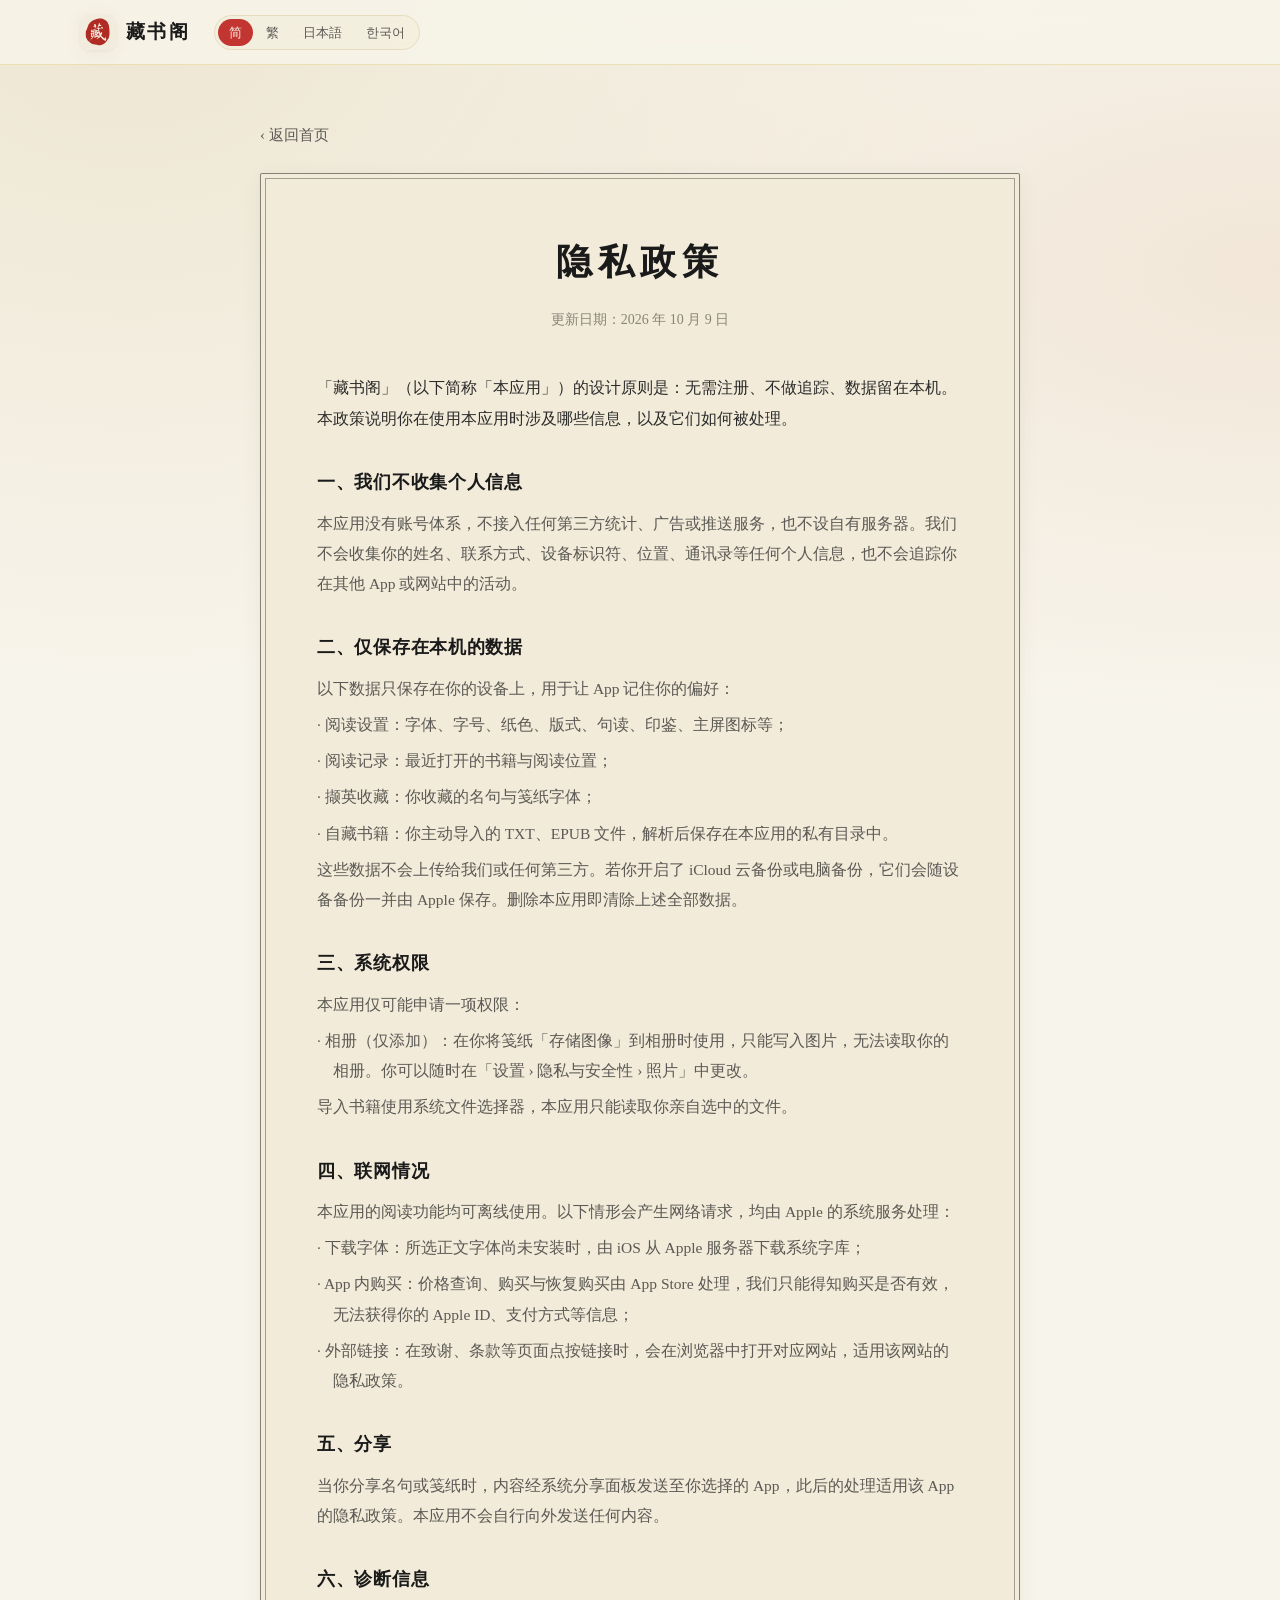
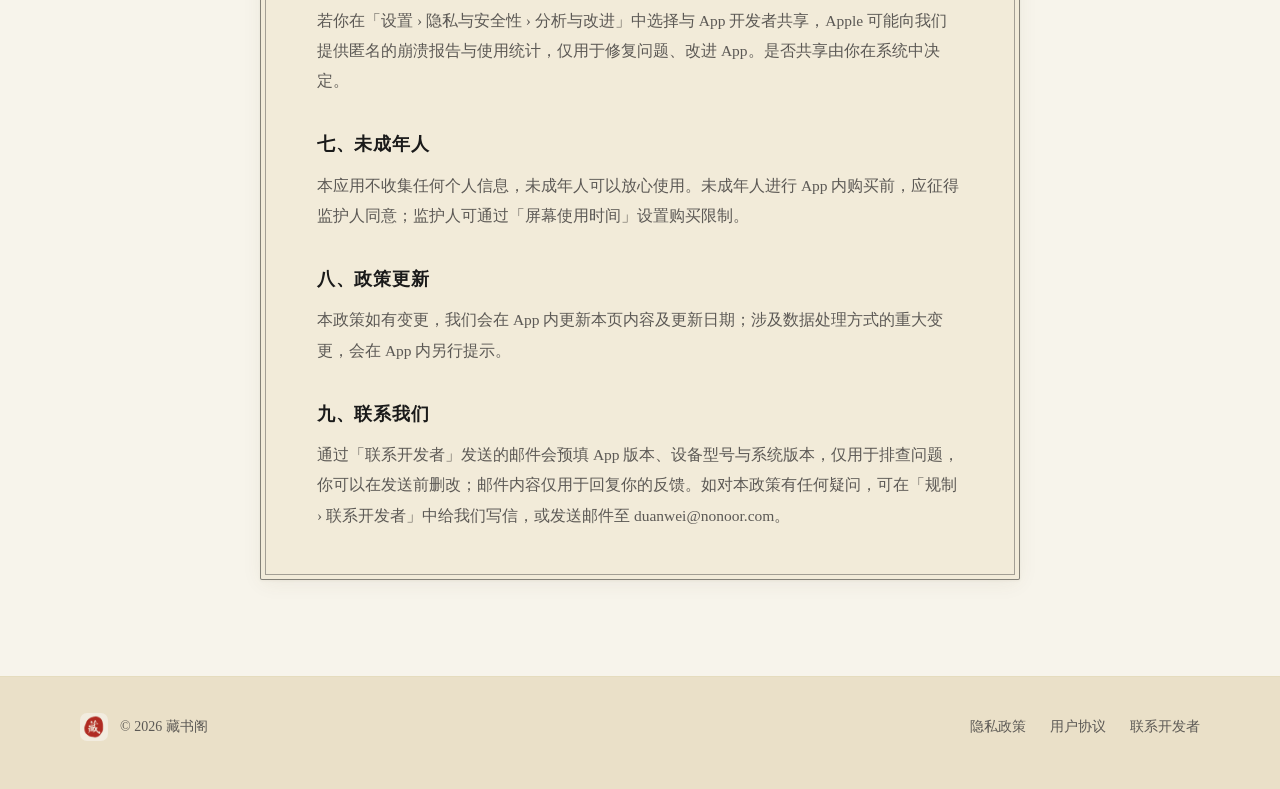
==== website/privacy/index.html @ b7f296fc "Add files via upload" ====
<!DOCTYPE html>
<html lang="zh-CN">
<head>
  <meta charset="UTF-8">
  <meta name="viewport" content="width=device-width, initial-scale=1.0">
  <title>隐私政策 · 藏书阁</title>
  <meta name="description" content="藏书阁隐私政策：无需注册、不做追踪、数据留在本机。">
  <meta name="theme-color" content="#F7F4EB">
  <link rel="canonical" href="https://cangshuge.nonoor.com/privacy/">
  <link rel="icon" href="../assets/favicon.png" type="image/png">
  <link rel="apple-touch-icon" href="../assets/apple-touch-icon.png">
  <link rel="stylesheet" href="../css/style.css">
  <link rel="stylesheet" href="../css/legal.css">
</head>
<body data-document="privacy">
  <header class="site-header">
    <div class="container header-inner">
      <a class="brand" href="../">
        <img src="../assets/app-icon.png" alt="" class="brand-icon" width="36" height="36">
        <span id="legal-brand">藏书阁</span>
      </a>
      <nav class="lang-switcher" aria-label="Language">
        <button type="button" data-lang="zh-Hans">简</button>
        <button type="button" data-lang="zh-Hant">繁</button>
        <button type="button" data-lang="ja">日本語</button>
        <button type="button" data-lang="ko">한국어</button>
      </nav>
    </div>
  </header>

  <main class="legal-main">
    <div class="container">
      <a class="legal-back" id="legal-back" href="../">返回首页</a>
      <article class="legal-sheet">
        <header class="legal-header">
          <h1 id="legal-title">隐私政策</h1>
          <p class="legal-updated" id="legal-updated"></p>
        </header>
        <div class="legal-body" id="legal-sections"></div>
      </article>
    </div>
  </main>

  <footer class="site-footer">
    <div class="container footer-inner">
      <div class="footer-brand">
        <img src="../assets/app-icon.png" alt="" width="28" height="28">
        <p>© <span id="year">2026</span> <span id="legal-footer-brand">藏书阁</span></p>
      </div>
      <nav class="footer-links">
        <a href="../privacy/" id="legal-link-privacy">隐私政策</a>
        <a href="../terms/" id="legal-link-terms">用户协议</a>
        <a href="mailto:duanwei@nonoor.com" id="legal-link-contact">联系开发者</a>
      </nav>
    </div>
  </footer>

  <script src="../js/legal-content.js"></script>
  <script src="../js/lang.js"></script>
  <script src="../js/legal-page.js"></script>
</body>
</html>
---- website/css/style.css ----
:root {
  --paper: #F7F4EB;
  --paper-aged: #F2EBD9;
  --paper-deep: #EAE0C8;
  --rule: #E5DCBE;
  --ink: #2B2B2B;
  --ink-title: #1A1A1A;
  --ink-soft: #5C5955;
  --ink-faint: #8A847A;
  --cinnabar: #C23531;
  --cinnabar-pressed: #A82824;
  --indigo: #2E4E58;
  --gold: #D4AF37;
  --night: #1E1D1B;
  --night-ink: #D4AF37;
  --shadow: 0 4px 20px -2px rgba(92, 73, 44, 0.08), 0 1px 3px rgba(92, 73, 44, 0.05);
  --shadow-lift: 0 24px 60px -18px rgba(92, 73, 44, 0.35), 0 4px 12px rgba(92, 73, 44, 0.08);
  --radius: 4px;
  --serif: "Songti SC", "STSong", "Noto Serif SC", "Source Han Serif SC", "Noto Serif CJK SC", serif;
  --container: 1120px;
}

html[lang="zh-TW"] { --serif: "Songti TC", "Noto Serif TC", "Source Han Serif TC", "Noto Serif CJK TC", "PMingLiU", serif; }
html[lang="ja"] { --serif: "Hiragino Mincho ProN", "Yu Mincho", "YuMincho", "Noto Serif JP", "Source Han Serif JP", serif; }
html[lang="ko"] { --serif: "AppleMyungjo", "Nanum Myeongjo", "Noto Serif KR", "Source Han Serif KR", "Batang", serif; word-break: keep-all; overflow-wrap: anywhere; }

*,
*::before,
*::after { box-sizing: border-box; }

html { scroll-behavior: smooth; scroll-padding-top: 72px; }

body {
  margin: 0;
  font-family: var(--serif);
  font-size: 16px;
  line-height: 1.8;
  color: var(--ink);
  background-color: var(--paper);
  background-image:
    radial-gradient(ellipse at 10% 0%, rgba(234, 224, 200, 0.7), transparent 55%),
    radial-gradient(ellipse at 100% 30%, rgba(226, 190, 160, 0.25), transparent 50%);
  background-attachment: fixed;
  -webkit-font-smoothing: antialiased;
  text-rendering: optimizeLegibility;
}

img { max-width: 100%; display: block; }
a { color: inherit; }
h1, h2, h3 { color: var(--ink-title); font-weight: 700; margin: 0; }
p { margin: 0; }

.container { width: min(var(--container), 100% - 40px); margin-inline: auto; }

/* Header */
.site-header {
  position: sticky;
  top: 0;
  z-index: 20;
  background: rgba(247, 244, 235, 0.82);
  backdrop-filter: blur(20px) saturate(140%);
  -webkit-backdrop-filter: blur(20px) saturate(140%);
  border-bottom: 0.5px solid rgba(212, 175, 55, 0.3);
}
.header-inner { display: flex; align-items: center; gap: 24px; height: 64px; }
.brand { display: flex; align-items: center; gap: 10px; text-decoration: none; font-size: 19px; font-weight: 700; letter-spacing: 0.12em; color: var(--ink-title); }
.brand-icon { width: 36px; height: 36px; border-radius: 9px; box-shadow: var(--shadow); }
.site-nav { display: flex; gap: 22px; margin-left: auto; font-size: 15px; }
.site-nav a { text-decoration: none; color: var(--ink-soft); transition: color 0.2s; }
.site-nav a:hover { color: var(--cinnabar); }
.lang-switcher { display: flex; gap: 2px; padding: 3px; border: 0.5px solid var(--rule); border-radius: 999px; background: rgba(242, 235, 217, 0.6); }
.lang-switcher button {
  font: inherit;
  font-size: 13px;
  line-height: 1;
  padding: 7px 11px;
  border: 0;
  border-radius: 999px;
  background: transparent;
  color: var(--ink-soft);
  cursor: pointer;
  transition: background 0.2s, color 0.2s;
}
.lang-switcher button:hover { color: var(--cinnabar); }
.lang-switcher button.is-active { background: var(--cinnabar); color: var(--paper); }

/* Buttons */
.seal-button {
  display: inline-flex;
  align-items: center;
  gap: 10px;
  padding: 14px 26px;
  background: var(--cinnabar);
  color: var(--paper);
  text-decoration: none;
  font-size: 17px;
  font-weight: 600;
  letter-spacing: 0.06em;
  border-radius: var(--radius);
  box-shadow: inset 0 0 0 1px var(--cinnabar-pressed), inset 0 0 0 3px var(--cinnabar), inset 0 0 0 4px rgba(247, 244, 235, 0.35), 0 10px 24px -10px rgba(162, 40, 36, 0.6);
  transition: transform 0.15s, background 0.2s;
}
.seal-button:hover { background: var(--cinnabar-pressed); }
.seal-button:active { transform: scale(0.97); }
.seal-button.is-pending { cursor: default; letter-spacing: 0.2em; }
.seal-button.is-pending:hover { background: var(--cinnabar); }
.seal-button.is-pending:active { transform: none; }
html[lang="ja"] .seal-button.is-pending, html[lang="ko"] .seal-button.is-pending { letter-spacing: 0.06em; }
.apple-mark { width: 17px; height: 20px; margin-top: -3px; }
.text-link { color: var(--cinnabar); text-decoration: none; font-weight: 600; letter-spacing: 0.04em; }
.text-link:hover { text-decoration: underline; text-underline-offset: 4px; }

/* Hero */
.hero { position: relative; overflow: hidden; padding: 72px 0 88px; }
.hero-inner { display: grid; grid-template-columns: 1.1fr 0.9fr; align-items: center; gap: 48px; }
.eyebrow { color: var(--cinnabar); font-size: 16px; letter-spacing: 0.3em; margin-bottom: 20px; }
html[lang="ja"] .eyebrow, html[lang="ko"] .eyebrow { letter-spacing: 0.12em; }
.hero h1 { font-size: clamp(40px, 6vw, 68px); line-height: 1.25; letter-spacing: 0.08em; }
html[lang="ja"] .hero h1, html[lang="ko"] .hero h1 { letter-spacing: 0.02em; font-size: clamp(36px, 5vw, 58px); }
.hero-subtitle { margin-top: 24px; font-size: 18px; color: var(--ink-soft); max-width: 30em; line-height: 1.9; }
.hero-actions { margin-top: 36px; display: flex; flex-wrap: wrap; align-items: center; gap: 18px 24px; }
.hero-note { color: var(--ink-faint); font-size: 14px; letter-spacing: 0.08em; }
.hero-visual { position: relative; justify-self: center; }
.hero-seal { position: absolute; left: -44px; bottom: 56px; width: 88px; height: 88px; border-radius: 20px; box-shadow: var(--shadow-lift); transform: rotate(-6deg); }
.hero-column {
  position: absolute;
  top: 96px;
  writing-mode: vertical-rl;
  font-family: "Songti TC", "Noto Serif TC", var(--serif);
  font-size: 17px;
  letter-spacing: 0.5em;
  color: rgba(92, 89, 85, 0.45);
  margin: 0;
  pointer-events: none;
}
.hero-column-left { left: max(16px, calc(50% - 640px)); }
.hero-column-right { right: max(16px, calc(50% - 640px)); top: 140px; }

/* Phone frame */
.phone {
  width: 300px;
  padding: 10px;
  border-radius: 46px;
  background: linear-gradient(145deg, #3a3631, #1c1a17);
  box-shadow: var(--shadow-lift), inset 0 0 0 1.5px rgba(255, 255, 255, 0.08);
}
.phone img { width: 100%; height: auto; border-radius: 37px; background: var(--paper-aged); }
.phone-hero { width: 330px; transform: rotate(2deg); }

/* Stats */
.stats { border-block: 0.5px solid var(--rule); background: rgba(242, 235, 217, 0.55); }
.stats-grid { display: grid; grid-template-columns: repeat(4, 1fr); }
.stat { padding: 30px 12px; text-align: center; display: flex; flex-direction: column; gap: 4px; }
.stat + .stat { border-left: 0.5px solid var(--rule); }
.stat strong { font-size: 34px; color: var(--cinnabar); letter-spacing: 0.02em; line-height: 1.2; }
.stat span { font-size: 14px; color: var(--ink-soft); letter-spacing: 0.06em; }

/* Section heads */
.section-head { text-align: center; margin-bottom: 64px; }
.kicker { color: var(--cinnabar); font-size: 15px; letter-spacing: 0.4em; margin-bottom: 12px; }
html[lang="ja"] .kicker, html[lang="ko"] .kicker { letter-spacing: 0.16em; }
.section-head h2, .privacy-inner h2, .cta h2 { font-size: clamp(30px, 4vw, 42px); letter-spacing: 0.1em; line-height: 1.35; }
html[lang="ja"] .section-head h2, html[lang="ko"] .section-head h2,
html[lang="ja"] .privacy-inner h2, html[lang="ko"] .privacy-inner h2,
html[lang="ja"] .cta h2, html[lang="ko"] .cta h2 { letter-spacing: 0.03em; }
.section-subtitle { margin: 16px auto 0; max-width: 34em; color: var(--ink-soft); }

/* Fish-tail divider: two inward folds enclosing a caption */
.fishtail { display: flex; align-items: center; justify-content: center; gap: 14px; margin-top: 18px; color: var(--indigo); font-size: 15px; opacity: 0.8; }
.fishtail::before,
.fishtail::after {
  content: "";
  flex: 0 1 120px;
  height: 9px;
}
.fishtail::before {
  background:
    linear-gradient(to top left, var(--indigo) 50%, transparent 50%) right center / 9px 9px no-repeat,
    linear-gradient(90deg, transparent, var(--indigo)) left center / calc(100% - 9px) 0.5px no-repeat;
}
.fishtail::after {
  background:
    linear-gradient(to top right, var(--indigo) 50%, transparent 50%) left center / 9px 9px no-repeat,
    linear-gradient(270deg, transparent, var(--indigo)) right center / calc(100% - 9px) 0.5px no-repeat;
}

/* Features */
.features { padding: 104px 0 24px; }
.features + .details, .night + .features { padding-top: 104px; }
.feature { display: grid; grid-template-columns: 1fr 1fr; align-items: center; gap: 72px; padding: 32px 0 72px; }
.feature-reverse .feature-media { order: 2; }
.feature-media { display: flex; justify-content: center; position: relative; isolation: isolate; }
.feature-media::before {
  content: "";
  position: absolute;
  inset: 8% 6%;
  border: 1.5px solid rgba(46, 78, 88, 0.18);
  outline: 0.5px solid rgba(46, 78, 88, 0.18);
  outline-offset: -6px;
  border-radius: 2px;
  z-index: -1;
}
.feature-copy { max-width: 30em; }
.feature-kicker { margin-bottom: 18px; }
.seal-mark {
  display: inline-block;
  padding: 3px 10px;
  border: 1px solid var(--cinnabar);
  color: var(--cinnabar);
  font-size: 14px;
  letter-spacing: 0.2em;
  border-radius: 2px;
  box-shadow: inset 0 0 0 2px var(--paper), inset 0 0 0 2.5px rgba(194, 53, 49, 0.4);
}
.feature h3 { font-size: clamp(26px, 3vw, 34px); letter-spacing: 0.08em; line-height: 1.35; margin-bottom: 18px; }
html[lang="ja"] .feature h3, html[lang="ko"] .feature h3 { letter-spacing: 0.02em; }
.feature-copy > p { color: var(--ink-soft); font-size: 17px; }
.feature-points { list-style: none; padding: 0; margin: 24px 0 0; display: grid; gap: 10px; }
.feature-points li { position: relative; padding-left: 22px; font-size: 15.5px; }
.feature-points li::before { content: ""; position: absolute; left: 2px; top: 0.72em; width: 7px; height: 7px; border-radius: 50%; background: var(--cinnabar); }

/* Night */
.night {
  margin-top: 40px;
  padding: 64px 0 8px;
  background: radial-gradient(ellipse at 70% 20%, #2b2925, var(--night) 70%);
  color: #CFC6B0;
}
.night .feature h3 { color: var(--night-ink); }
.night .feature-copy > p { color: #B9B09B; }
.night .seal-mark { box-shadow: inset 0 0 0 2px var(--night), inset 0 0 0 2.5px rgba(194, 53, 49, 0.5); }
.night .feature-points li::before { background: var(--gold); }
.night .feature-media::before { border-color: rgba(212, 175, 55, 0.25); outline-color: rgba(212, 175, 55, 0.25); }
.phone-dark { background: linear-gradient(145deg, #4a453d, #11100e); }

/* Details */
.details { padding: 104px 0; background: linear-gradient(transparent, rgba(242, 235, 217, 0.65)); }
.details-grid { display: grid; grid-template-columns: repeat(3, 1fr); gap: 20px; }
.detail { background: var(--paper-aged); padding: 30px 28px; border-radius: var(--radius); box-shadow: var(--shadow); border: 0.5px solid var(--rule); }
.detail-glyph {
  display: inline-grid;
  place-items: center;
  width: 44px;
  height: 44px;
  margin-bottom: 18px;
  background: var(--cinnabar);
  color: var(--paper);
  font-size: 22px;
  border-radius: 3px;
  box-shadow: inset 0 1px 2px rgba(120, 20, 15, 0.25);
  font-family: "Songti TC", "Noto Serif TC", var(--serif);
}
.detail h3 { font-size: 19px; letter-spacing: 0.06em; margin-bottom: 8px; }
.detail p { color: var(--ink-soft); font-size: 15px; line-height: 1.8; }

/* Privacy */
.privacy-band { padding: 104px 0; border-block: 0.5px solid var(--rule); background: var(--paper); }
.privacy-inner { text-align: center; max-width: 760px; }
.privacy-desc { margin: 24px auto 0; color: var(--ink-soft); font-size: 17px; }
.privacy-pills { list-style: none; padding: 0; margin: 32px 0; display: flex; flex-wrap: wrap; gap: 12px; justify-content: center; }
.privacy-pills li { padding: 8px 18px; border: 0.5px solid var(--indigo); color: var(--indigo); border-radius: 999px; font-size: 15px; letter-spacing: 0.08em; background: rgba(195, 229, 241, 0.18); }

/* Premium */
.premium { padding: 104px 0; }
.plans { display: grid; grid-template-columns: 1fr 1fr; gap: 24px; max-width: 880px; margin-inline: auto; }
.plan { background: var(--paper-aged); padding: 36px 36px 32px; border-radius: 8px; box-shadow: var(--shadow); border: 0.5px solid var(--rule); }
.plan h3 { display: flex; align-items: center; gap: 12px; font-size: 24px; letter-spacing: 0.12em; margin-bottom: 20px; }
.plan-premium { position: relative; border: 1.5px solid rgba(212, 175, 55, 0.55); outline: 0.5px solid rgba(212, 175, 55, 0.55); outline-offset: -7px; }
.plan-premium h3 { color: var(--cinnabar); }
.plan-badge { font-size: 13px; letter-spacing: 0.08em; padding: 2px 10px; border-radius: 999px; background: var(--cinnabar); color: var(--paper); font-weight: 500; }
.plan-points { list-style: none; padding: 0; margin: 0; display: grid; gap: 12px; }
.plan-points li { position: relative; padding-left: 26px; font-size: 15.5px; }
.plan-points li::before { content: "✓"; position: absolute; left: 0; color: var(--indigo); font-weight: 700; }
.plan-premium .plan-points li::before { content: "◆"; color: var(--gold); font-size: 12px; top: 0.25em; }
.premium-note { max-width: 880px; margin: 28px auto 0; text-align: center; color: var(--ink-faint); font-size: 14px; }

/* CTA */
.cta { padding: 96px 0 112px; text-align: center; background: linear-gradient(rgba(242, 235, 217, 0), rgba(234, 224, 200, 0.8)); }
.cta-inner { display: flex; flex-direction: column; align-items: center; gap: 20px; }
.cta-icon { width: 96px; height: 96px; border-radius: 22px; box-shadow: var(--shadow-lift); }
.cta p { color: var(--ink-soft); max-width: 34em; margin-bottom: 12px; }

/* Footer */
.site-footer { padding: 36px 0 48px; border-top: 0.5px solid var(--rule); background: var(--paper-deep); font-size: 14px; color: var(--ink-soft); }
.footer-inner { display: flex; align-items: center; justify-content: space-between; gap: 24px; flex-wrap: wrap; }
.footer-brand { display: flex; align-items: center; gap: 12px; }
.footer-brand img { width: 28px; height: 28px; border-radius: 7px; }
.footer-tagline { color: var(--ink-faint); font-size: 13px; }
.footer-links { display: flex; gap: 24px; flex-wrap: wrap; }
.footer-links a { text-decoration: none; }
.footer-links a:hover { color: var(--cinnabar); }

/* Reveal */
.reveal { opacity: 0; transform: translateY(24px); transition: opacity 0.8s ease, transform 0.8s ease; }
.reveal.is-visible { opacity: 1; transform: none; }
@media (prefers-reduced-motion: reduce) {
  html { scroll-behavior: auto; }
  .reveal { opacity: 1; transform: none; transition: none; }
}

/* Responsive */
@media (max-width: 960px) {
  .site-nav { display: none; }
  .lang-switcher { margin-left: auto; }
  .hero { padding: 48px 0 64px; }
  .hero-inner { grid-template-columns: 1fr; text-align: center; gap: 56px; }
  .hero-subtitle { margin-inline: auto; }
  .hero-actions { justify-content: center; flex-direction: column; }
  .hero-column { display: none; }
  .hero-seal { left: -24px; width: 72px; height: 72px; }
  .phone-hero { width: 280px; }
  .feature { grid-template-columns: 1fr; gap: 40px; text-align: left; padding-bottom: 56px; }
  .feature-reverse .feature-media { order: 0; }
  .feature-copy { margin-inline: auto; }
  .details-grid { grid-template-columns: repeat(2, 1fr); }
  .plans { grid-template-columns: 1fr; }
}

@media (max-width: 640px) {
  .header-inner { gap: 12px; }
  .brand span { display: none; }
  .lang-switcher button { padding: 7px 9px; font-size: 12px; }
  .stats-grid { grid-template-columns: repeat(2, 1fr); }
  .stat:nth-child(3) { border-left: 0; }
  .stat:nth-child(n + 3) { border-top: 0.5px solid var(--rule); }
  .stat strong { font-size: 28px; }
  .details-grid { grid-template-columns: 1fr; }
  .phone { width: 260px; border-radius: 40px; }
  .phone img { border-radius: 31px; }
  .plan { padding: 28px 24px; }
  .footer-inner { flex-direction: column; align-items: flex-start; }
}
---- website/css/legal.css ----
.legal-main { padding: 56px 0 96px; }
.legal-main .container { max-width: 760px; }

.legal-sheet {
  background: var(--paper-aged);
  border-radius: 2px;
  box-shadow: var(--shadow);
  padding: 56px 56px 48px;
  border: 1.5px solid rgba(43, 43, 43, 0.55);
  outline: 0.5px solid rgba(43, 43, 43, 0.4);
  outline-offset: -6px;
}

.legal-back { display: inline-block; margin-bottom: 24px; color: var(--ink-soft); text-decoration: none; font-size: 15px; }
.legal-back::before { content: "‹ "; }
.legal-back:hover { color: var(--cinnabar); }

.legal-header { text-align: center; margin-bottom: 40px; }
.legal-header h1 { font-size: clamp(28px, 4vw, 36px); letter-spacing: 0.16em; }
html[lang="ja"] .legal-header h1, html[lang="ko"] .legal-header h1 { letter-spacing: 0.04em; }
.legal-updated { margin-top: 12px; color: var(--ink-faint); font-size: 14px; }

.legal-section { margin-top: 32px; }
.legal-section h2 { font-size: 18px; letter-spacing: 0.04em; margin-bottom: 10px; color: var(--ink-title); }
.legal-section p { color: var(--ink-soft); font-size: 15.5px; line-height: 1.95; }
.legal-section p + p { margin-top: 6px; }
.legal-section .legal-item { padding-left: 1em; text-indent: -1em; }
.legal-intro p { color: var(--ink); font-size: 16px; }

.legal-links { display: flex; flex-direction: column; gap: 8px; margin-top: 28px; }
.legal-links a { color: var(--cinnabar); text-decoration: none; font-size: 15px; font-weight: 600; }
.legal-links a::after { content: " ↗"; font-weight: 400; }
.legal-links a:hover { text-decoration: underline; text-underline-offset: 4px; }

.legal-appendix { margin-top: 56px; padding-top: 40px; border-top: 0.5px solid var(--rule); }
.legal-appendix-title { text-align: center; font-size: 24px; letter-spacing: 0.14em; }

@media (max-width: 640px) {
  .legal-main { padding: 32px 0 64px; }
  .legal-sheet { padding: 36px 22px 32px; }
}
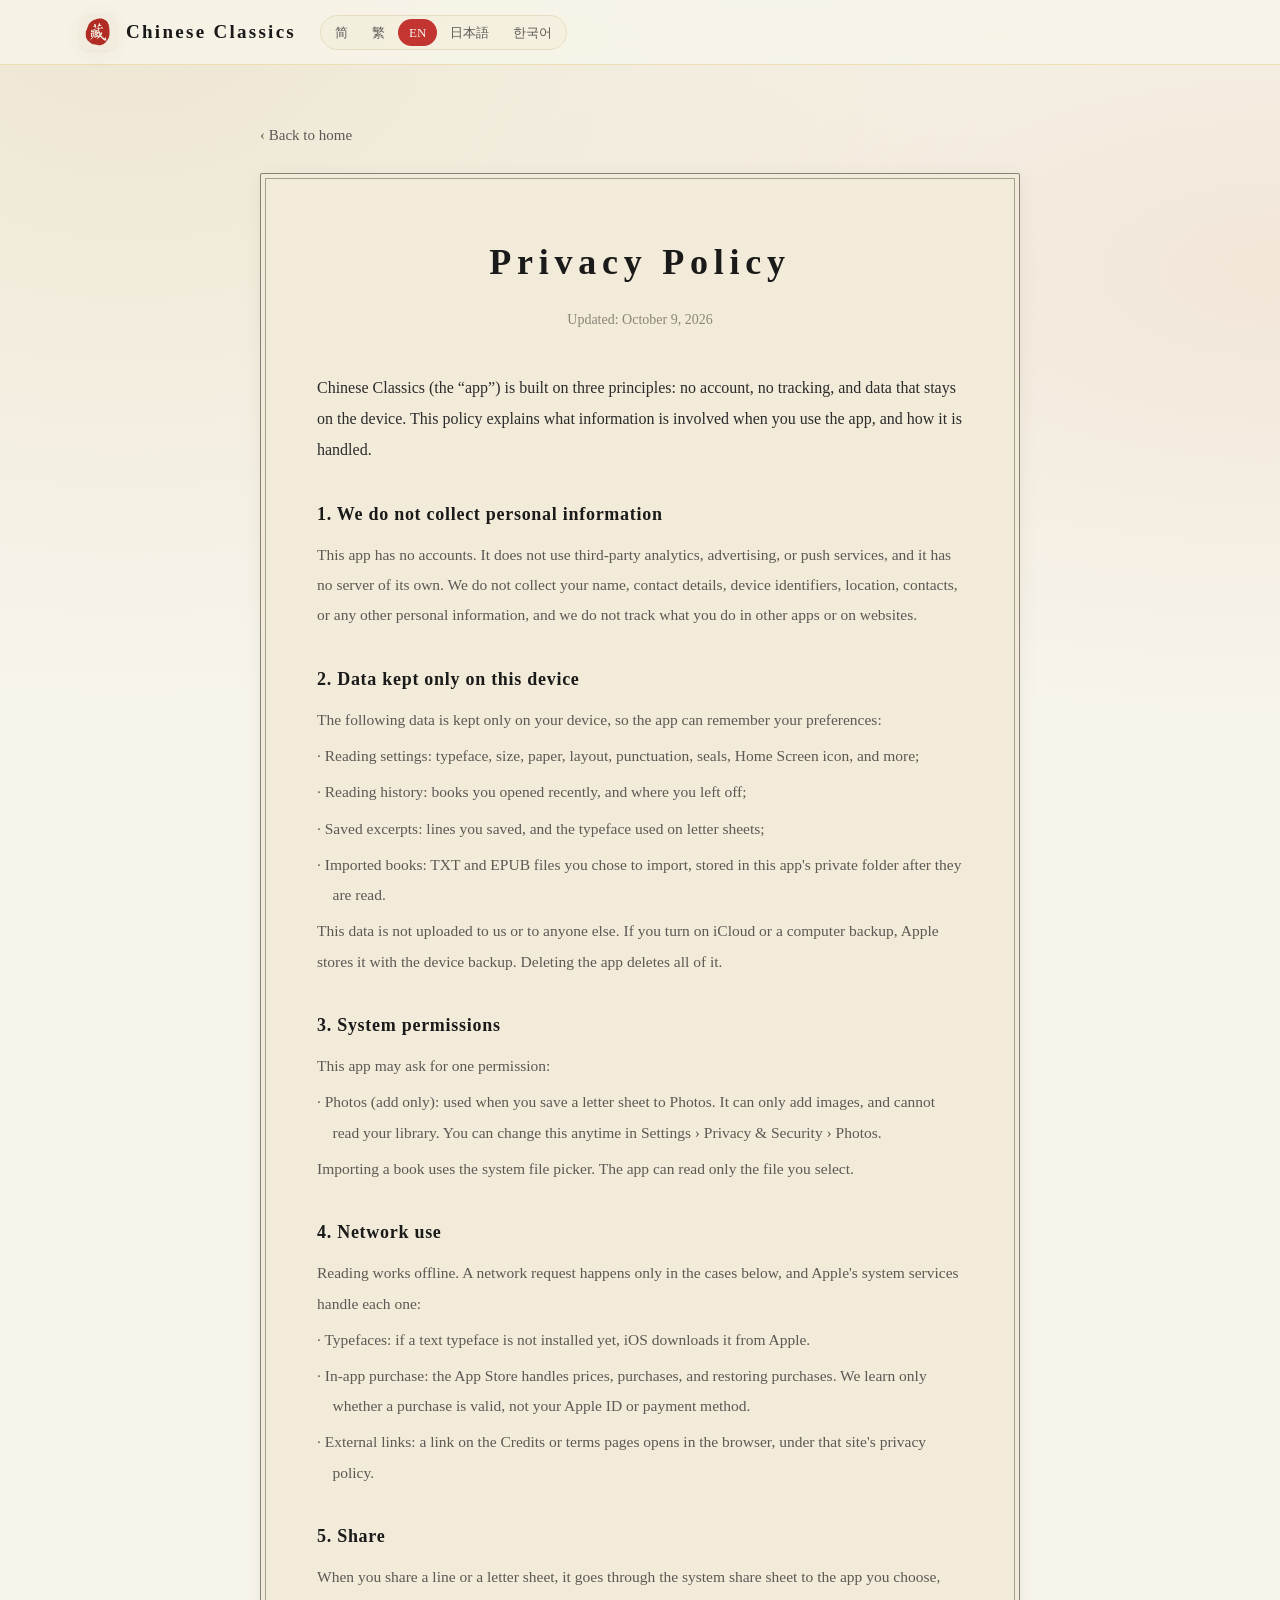
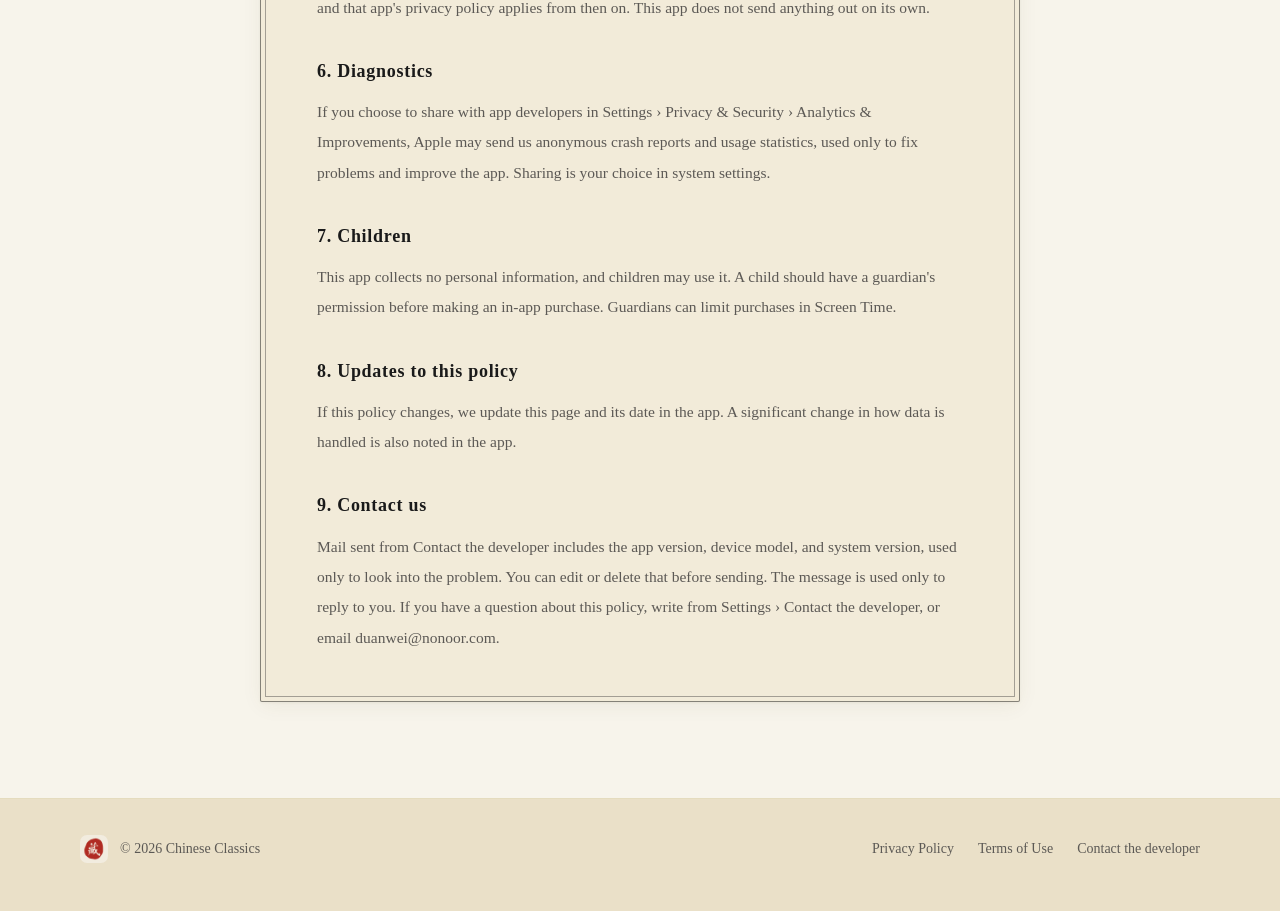
==== commit 6f98b31b: "Add files via upload" ====
--- a/website/privacy/index.html
+++ b/website/privacy/index.html
@@ -22,6 +22,7 @@
       <nav class="lang-switcher" aria-label="Language">
         <button type="button" data-lang="zh-Hans">简</button>
         <button type="button" data-lang="zh-Hant">繁</button>
+        <button type="button" data-lang="en">EN</button>
         <button type="button" data-lang="ja">日本語</button>
         <button type="button" data-lang="ko">한국어</button>
       </nav>
